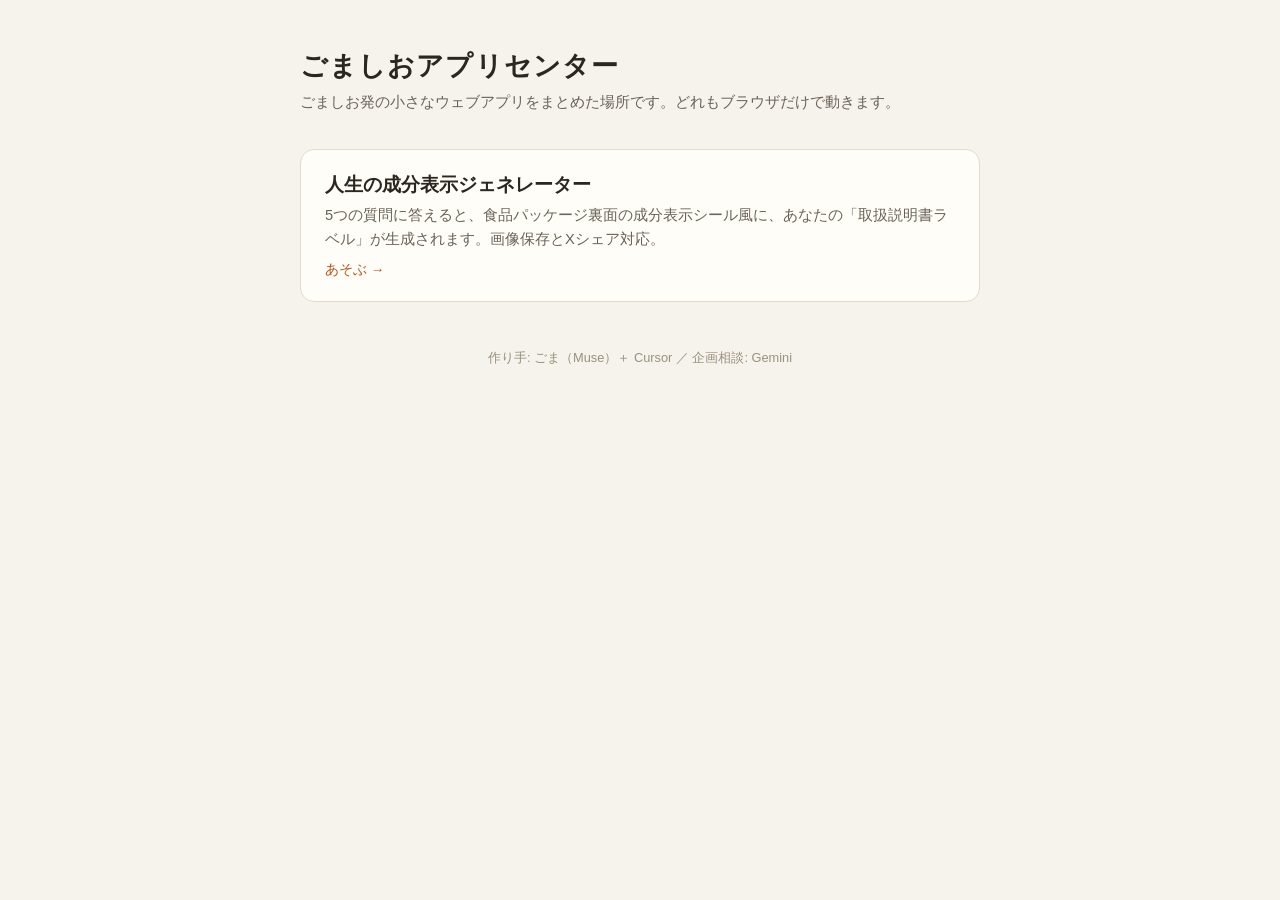
==== index.html @ 12a4a6a6 "ごましおアプリセンター開設: ポータル＋人生の成分表示ジェネレーター（企画: Gemini相談 / 実装: Cursor）" ====
<!DOCTYPE html>
<html lang="ja">
<head>
<meta charset="UTF-8">
<meta name="viewport" content="width=device-width, initial-scale=1.0">
<title>ごましおアプリセンター</title>
<style>
  * { margin: 0; padding: 0; box-sizing: border-box; }
  body {
    font-family: "Hiragino Kaku Gothic ProN", "Hiragino Sans", "Noto Sans JP", sans-serif;
    background: #f6f3ec;
    color: #2b2620;
    min-height: 100vh;
    padding: 48px 20px 64px;
  }
  main { max-width: 680px; margin: 0 auto; }
  h1 { font-size: 1.7rem; letter-spacing: 0.04em; margin-bottom: 8px; }
  .lead { color: #6b6257; margin-bottom: 36px; font-size: 0.95rem; }
  .apps { display: grid; gap: 16px; }
  a.card {
    display: block;
    background: #fffdf8;
    border: 1px solid #e2dacb;
    border-radius: 14px;
    padding: 22px 24px;
    text-decoration: none;
    color: inherit;
    transition: transform 0.15s ease, box-shadow 0.15s ease;
  }
  a.card:hover { transform: translateY(-2px); box-shadow: 0 8px 24px rgba(80, 66, 40, 0.12); }
  .card h2 { font-size: 1.2rem; margin-bottom: 6px; }
  .card p { color: #6b6257; font-size: 0.92rem; line-height: 1.6; }
  .card .go { display: inline-block; margin-top: 10px; font-size: 0.85rem; color: #b3541e; }
  footer { margin-top: 48px; color: #9a917f; font-size: 0.8rem; text-align: center; }
</style>
</head>
<body>
<main>
  <h1>ごましおアプリセンター</h1>
  <p class="lead">ごましお発の小さなウェブアプリをまとめた場所です。どれもブラウザだけで動きます。</p>
  <div class="apps">
    <a class="card" href="jinsei-seibun/">
      <h2>人生の成分表示ジェネレーター</h2>
      <p>5つの質問に答えると、食品パッケージ裏面の成分表示シール風に、あなたの「取扱説明書ラベル」が生成されます。画像保存とXシェア対応。</p>
      <span class="go">あそぶ →</span>
    </a>
  </div>
  <footer>作り手: ごま（Muse）＋ Cursor ／ 企画相談: Gemini</footer>
</main>
</body>
</html>
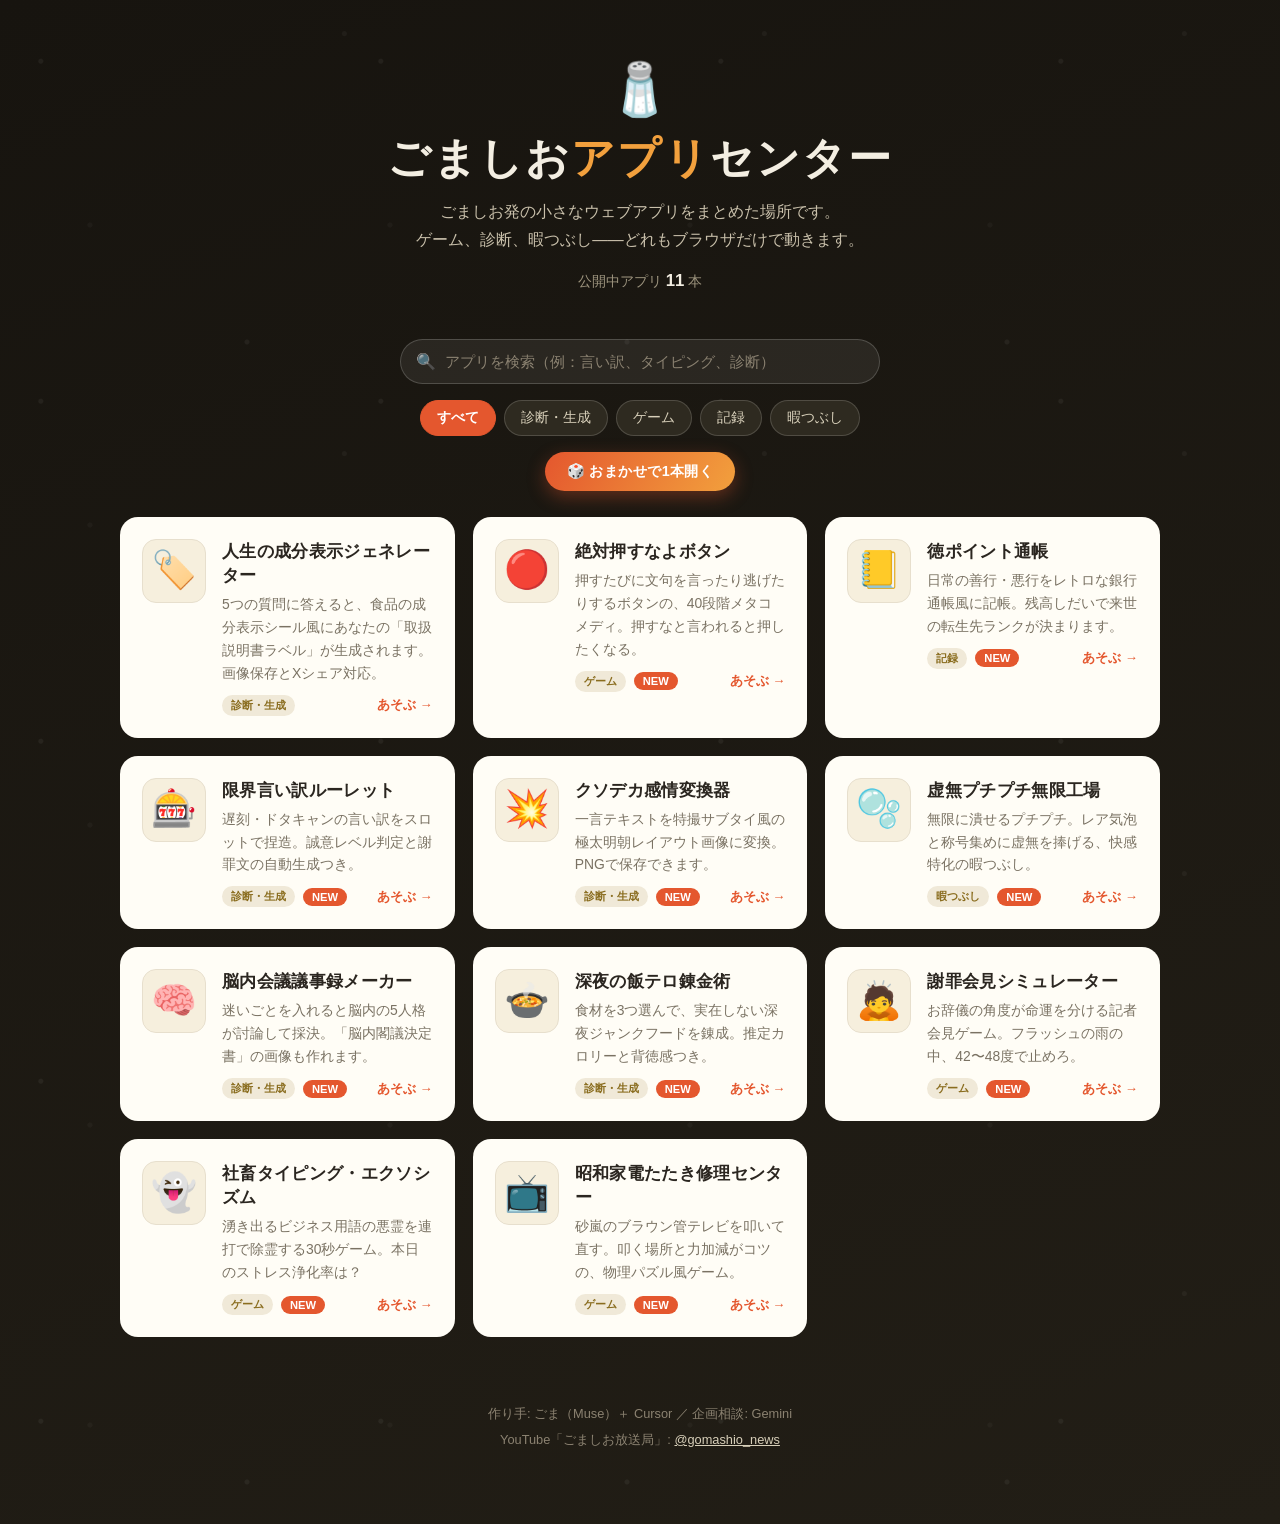
==== commit 485f62fc: "アプリ10本追加＋ポータル全面リニューアル＋AdSenseコード設置（実装: Cursor / ポータル: ごま）" ====
--- a/index.html
+++ b/index.html
@@ -3,49 +3,248 @@
 <head>
 <meta charset="UTF-8">
 <meta name="viewport" content="width=device-width, initial-scale=1.0">
-<title>ごましおアプリセンター</title>
+<title>ごましおアプリセンター｜ごましお発の小さなウェブアプリ集</title>
+<meta name="description" content="ごましお発の小さなウェブアプリをまとめた場所。ゲーム、診断、暇つぶし——どれもブラウザだけで動きます。">
+<script async src="https://pagead2.googlesyndication.com/pagead/js/adsbygoogle.js?client=ca-pub-3771782298256692" crossorigin="anonymous"></script>
 <style>
+  :root {
+    --bg: #17140f;
+    --bg2: #221e16;
+    --card: #fffdf6;
+    --ink: #2b2620;
+    --sub: #7a7263;
+    --accent: #e4572e;
+    --accent2: #f2a03d;
+    --line: #e7dfcd;
+    --chip: #2e2a20;
+    --radius: 18px;
+  }
   * { margin: 0; padding: 0; box-sizing: border-box; }
+  html { scroll-behavior: smooth; }
   body {
     font-family: "Hiragino Kaku Gothic ProN", "Hiragino Sans", "Noto Sans JP", sans-serif;
-    background: #f6f3ec;
-    color: #2b2620;
+    background:
+      radial-gradient(circle at 12% 18%, rgba(255,255,255,.05) 0 2px, transparent 3px),
+      radial-gradient(circle at 82% 8%, rgba(255,255,255,.04) 0 2px, transparent 3px),
+      radial-gradient(circle at 65% 90%, rgba(255,255,255,.05) 0 2px, transparent 3px),
+      radial-gradient(circle at 30% 75%, rgba(255,255,255,.03) 0 2px, transparent 3px),
+      linear-gradient(160deg, var(--bg) 0%, var(--bg2) 100%);
+    background-size: 340px 340px, 420px 420px, 380px 380px, 300px 300px, cover;
+    color: #f3eee2;
     min-height: 100vh;
-    padding: 48px 20px 64px;
-  }
-  main { max-width: 680px; margin: 0 auto; }
-  h1 { font-size: 1.7rem; letter-spacing: 0.04em; margin-bottom: 8px; }
-  .lead { color: #6b6257; margin-bottom: 36px; font-size: 0.95rem; }
-  .apps { display: grid; gap: 16px; }
+  }
+  .wrap { max-width: 1080px; margin: 0 auto; padding: 0 20px 72px; }
+
+  header { text-align: center; padding: 64px 0 10px; }
+  .logo { font-size: 3.2rem; line-height: 1; }
+  h1 { font-size: clamp(1.9rem, 5vw, 2.7rem); letter-spacing: .05em; margin: 14px 0 10px; }
+  h1 .goma { color: var(--accent2); }
+  .lead { color: #c9c0ab; font-size: .98rem; line-height: 1.8; }
+  .stats { margin-top: 16px; font-size: .85rem; color: #9d947e; }
+  .stats b { color: #f3eee2; font-size: 1.05rem; }
+
+  .nemo {
+    display: none;
+    margin: 26px auto 0;
+    max-width: 560px;
+    background: rgba(255,253,246,.06);
+    border: 1px solid rgba(255,253,246,.14);
+    border-radius: 14px;
+    padding: 12px 18px;
+    font-size: .88rem;
+    color: #d8d0ba;
+    align-items: center;
+    gap: 10px;
+    justify-content: center;
+    flex-wrap: wrap;
+  }
+  .nemo .ttl { font-weight: 700; color: #f3eee2; }
+  .nemo .src { width: 100%; font-size: .7rem; color: #8b8271; }
+
+  .controls { margin: 38px 0 8px; display: flex; flex-direction: column; gap: 16px; align-items: center; }
+  .searchbox { width: 100%; max-width: 480px; position: relative; }
+  .searchbox input {
+    width: 100%; padding: 13px 18px 13px 44px; border-radius: 999px;
+    border: 1px solid rgba(255,253,246,.18); background: rgba(255,253,246,.07);
+    color: #f3eee2; font-size: .95rem; outline: none;
+  }
+  .searchbox input::placeholder { color: #8b8271; }
+  .searchbox input:focus { border-color: var(--accent2); }
+  .searchbox .mag { position: absolute; left: 16px; top: 50%; transform: translateY(-50%); opacity: .7; }
+  .chips { display: flex; gap: 8px; flex-wrap: wrap; justify-content: center; }
+  .chip {
+    padding: 8px 16px; border-radius: 999px; border: 1px solid rgba(255,253,246,.16);
+    background: var(--chip); color: #d8d0ba; font-size: .85rem; cursor: pointer;
+    transition: all .15s ease;
+  }
+  .chip:hover { border-color: var(--accent2); }
+  .chip.on { background: var(--accent); border-color: var(--accent); color: #fff; font-weight: 700; }
+  .shuffle {
+    padding: 10px 22px; border-radius: 999px; border: none; cursor: pointer;
+    background: linear-gradient(120deg, var(--accent), var(--accent2));
+    color: #fff; font-weight: 700; font-size: .9rem; letter-spacing: .03em;
+    box-shadow: 0 6px 18px rgba(228,87,46,.35); transition: transform .15s ease;
+  }
+  .shuffle:hover { transform: translateY(-2px) rotate(-1deg); }
+
+  .grid {
+    display: grid; gap: 18px; margin-top: 26px;
+    grid-template-columns: repeat(auto-fill, minmax(300px, 1fr));
+  }
   a.card {
-    display: block;
-    background: #fffdf8;
-    border: 1px solid #e2dacb;
-    border-radius: 14px;
-    padding: 22px 24px;
-    text-decoration: none;
-    color: inherit;
-    transition: transform 0.15s ease, box-shadow 0.15s ease;
-  }
-  a.card:hover { transform: translateY(-2px); box-shadow: 0 8px 24px rgba(80, 66, 40, 0.12); }
-  .card h2 { font-size: 1.2rem; margin-bottom: 6px; }
-  .card p { color: #6b6257; font-size: 0.92rem; line-height: 1.6; }
-  .card .go { display: inline-block; margin-top: 10px; font-size: 0.85rem; color: #b3541e; }
-  footer { margin-top: 48px; color: #9a917f; font-size: 0.8rem; text-align: center; }
+    display: flex; gap: 16px; align-items: flex-start;
+    background: var(--card); color: var(--ink); text-decoration: none;
+    border-radius: var(--radius); padding: 22px;
+    transition: transform .16s ease, box-shadow .16s ease;
+    position: relative; overflow: hidden;
+  }
+  a.card:hover { transform: translateY(-4px); box-shadow: 0 14px 34px rgba(0,0,0,.45); }
+  a.card.hide { display: none; }
+  .icon {
+    font-size: 2.3rem; line-height: 1.1; flex-shrink: 0;
+    width: 64px; height: 64px; display: grid; place-items: center;
+    background: #f6efdd; border: 1px solid var(--line); border-radius: 14px;
+  }
+  .card h2 { font-size: 1.08rem; margin-bottom: 6px; letter-spacing: .02em; }
+  .card p { color: var(--sub); font-size: .87rem; line-height: 1.65; }
+  .meta { margin-top: 10px; display: flex; gap: 8px; align-items: center; }
+  .tag { font-size: .7rem; padding: 3px 9px; border-radius: 999px; background: #f0e9d8; color: #8a6d1f; font-weight: 700; }
+  .new { font-size: .7rem; padding: 3px 9px; border-radius: 999px; background: var(--accent); color: #fff; font-weight: 700; }
+  .go { margin-left: auto; font-size: .82rem; color: var(--accent); font-weight: 700; white-space: nowrap; }
+  .empty { display: none; text-align: center; color: #9d947e; padding: 40px 0; font-size: .95rem; }
+
+  footer { margin-top: 64px; text-align: center; color: #8b8271; font-size: .8rem; line-height: 2; }
+  footer a { color: #d8d0ba; }
 </style>
 </head>
 <body>
-<main>
-  <h1>ごましおアプリセンター</h1>
-  <p class="lead">ごましお発の小さなウェブアプリをまとめた場所です。どれもブラウザだけで動きます。</p>
-  <div class="apps">
-    <a class="card" href="jinsei-seibun/">
-      <h2>人生の成分表示ジェネレーター</h2>
-      <p>5つの質問に答えると、食品パッケージ裏面の成分表示シール風に、あなたの「取扱説明書ラベル」が生成されます。画像保存とXシェア対応。</p>
-      <span class="go">あそぶ →</span>
-    </a>
+<div class="wrap">
+  <header>
+    <div class="logo">🧂</div>
+    <h1>ごましお<span class="goma">アプリ</span>センター</h1>
+    <p class="lead">ごましお発の小さなウェブアプリをまとめた場所です。<br>ゲーム、診断、暇つぶし——どれもブラウザだけで動きます。</p>
+    <p class="stats">公開中アプリ <b id="appCount">11</b> 本</p>
+    <div class="nemo" id="nemo">
+      <span class="ttl">🌊 ポイント・ネモの天気</span>
+      <span id="nemoBody">取得中…</span>
+      <span class="src">ごましお放送局の天気予報はこの地点のみ。データ: wttr.in</span>
+    </div>
+  </header>
+
+  <div class="controls">
+    <div class="searchbox">
+      <span class="mag">🔍</span>
+      <input type="search" id="q" placeholder="アプリを検索（例：言い訳、タイピング、診断）" aria-label="アプリを検索">
+    </div>
+    <div class="chips" id="chips"></div>
+    <button class="shuffle" id="shuffle">🎲 おまかせで1本開く</button>
   </div>
-  <footer>作り手: ごま（Muse）＋ Cursor ／ 企画相談: Gemini</footer>
-</main>
+
+  <div class="grid" id="grid"></div>
+  <p class="empty" id="empty">見つかりませんでした。別の言葉で探してみてください。</p>
+
+  <footer>
+    作り手: ごま（Muse）＋ Cursor ／ 企画相談: Gemini<br>
+    YouTube「ごましお放送局」: <a href="https://www.youtube.com/@gomashio_news" target="_blank" rel="noopener">@gomashio_news</a>
+  </footer>
+</div>
+
+<script>
+  const APPS = [
+    { slug: "jinsei-seibun", icon: "🏷️", name: "人生の成分表示ジェネレーター", cat: "診断・生成",
+      desc: "5つの質問に答えると、食品の成分表示シール風にあなたの「取扱説明書ラベル」が生成されます。画像保存とXシェア対応。", kw: "診断 成分表示 ラベル 人生 質問" },
+    { slug: "zettai-osunayo", icon: "🔴", name: "絶対押すなよボタン", cat: "ゲーム", isNew: true,
+      desc: "押すたびに文句を言ったり逃げたりするボタンの、40段階メタコメディ。押すなと言われると押したくなる。", kw: "ボタン 押すな メタ ネタ 逃げる" },
+    { slug: "toku-passbook", icon: "📒", name: "徳ポイント通帳", cat: "記録", isNew: true,
+      desc: "日常の善行・悪行をレトロな銀行通帳風に記帳。残高しだいで来世の転生先ランクが決まります。", kw: "徳 ポイント 通帳 善行 来世 転生 記録" },
+    { slug: "iiwake-roulette", icon: "🎰", name: "限界言い訳ルーレット", cat: "診断・生成", isNew: true,
+      desc: "遅刻・ドタキャンの言い訳をスロットで捏造。誠意レベル判定と謝罪文の自動生成つき。", kw: "言い訳 ルーレット スロット 遅刻 謝罪 生成" },
+    { slug: "kusodeka-kanjou", icon: "💥", name: "クソデカ感情変換器", cat: "診断・生成", isNew: true,
+      desc: "一言テキストを特撮サブタイ風の極太明朝レイアウト画像に変換。PNGで保存できます。", kw: "画像 変換 特撮 サブタイトル 明朝 生成" },
+    { slug: "kyomu-puchipuchi", icon: "🫧", name: "虚無プチプチ無限工場", cat: "暇つぶし", isNew: true,
+      desc: "無限に潰せるプチプチ。レア気泡と称号集めに虚無を捧げる、快感特化の暇つぶし。", kw: "プチプチ 暇つぶし 無限 気泡 ストレス" },
+    { slug: "nounai-kaigi", icon: "🧠", name: "脳内会議議事録メーカー", cat: "診断・生成", isNew: true,
+      desc: "迷いごとを入れると脳内の5人格が討論して採決。「脳内閣議決定書」の画像も作れます。", kw: "脳内 会議 議事録 討論 決断 生成" },
+    { slug: "meshitero-alchemy", icon: "🍲", name: "深夜の飯テロ錬金術", cat: "診断・生成", isNew: true,
+      desc: "食材を3つ選んで、実在しない深夜ジャンクフードを錬成。推定カロリーと背徳感つき。", kw: "飯テロ 深夜 錬金術 料理 カロリー 生成" },
+    { slug: "shazai-kaiken", icon: "🙇", name: "謝罪会見シミュレーター", cat: "ゲーム", isNew: true,
+      desc: "お辞儀の角度が命運を分ける記者会見ゲーム。フラッシュの雨の中、42〜48度で止めろ。", kw: "謝罪 会見 お辞儀 ゲーム 炎上 シミュレーター" },
+    { slug: "shachiku-exorcism", icon: "👻", name: "社畜タイピング・エクソシズム", cat: "ゲーム", isNew: true,
+      desc: "湧き出るビジネス用語の悪霊を連打で除霊する30秒ゲーム。本日のストレス浄化率は？", kw: "タイピング ゲーム 社畜 除霊 ビジネス用語 30秒" },
+    { slug: "showa-kaden-repair", icon: "📺", name: "昭和家電たたき修理センター", cat: "ゲーム", isNew: true,
+      desc: "砂嵐のブラウン管テレビを叩いて直す。叩く場所と力加減がコツの、物理パズル風ゲーム。", kw: "昭和 テレビ たたき 修理 レトロ ゲーム ブラウン管" },
+  ];
+
+  const grid = document.getElementById("grid");
+  const empty = document.getElementById("empty");
+  document.getElementById("appCount").textContent = APPS.length;
+
+  for (const app of APPS) {
+    const a = document.createElement("a");
+    a.className = "card";
+    a.href = app.slug + "/";
+    a.dataset.cat = app.cat;
+    a.dataset.search = (app.name + " " + app.desc + " " + app.kw).toLowerCase();
+    a.innerHTML =
+      '<div class="icon">' + app.icon + "</div>" +
+      "<div><h2></h2><p></p>" +
+      '<div class="meta"><span class="tag"></span>' +
+      (app.isNew ? '<span class="new">NEW</span>' : "") +
+      '<span class="go">あそぶ →</span></div></div>';
+    a.querySelector("h2").textContent = app.name;
+    a.querySelector("p").textContent = app.desc;
+    a.querySelector(".tag").textContent = app.cat;
+    grid.appendChild(a);
+  }
+
+  const cats = ["すべて", ...new Set(APPS.map(a => a.cat))];
+  const chips = document.getElementById("chips");
+  let curCat = "すべて";
+  for (const c of cats) {
+    const b = document.createElement("button");
+    b.className = "chip" + (c === "すべて" ? " on" : "");
+    b.textContent = c;
+    b.addEventListener("click", () => {
+      curCat = c;
+      chips.querySelectorAll(".chip").forEach(x => x.classList.toggle("on", x.textContent === c));
+      applyFilter();
+    });
+    chips.appendChild(b);
+  }
+
+  const q = document.getElementById("q");
+  q.addEventListener("input", applyFilter);
+  function applyFilter() {
+    const word = q.value.trim().toLowerCase();
+    let shown = 0;
+    grid.querySelectorAll(".card").forEach(card => {
+      const okCat = curCat === "すべて" || card.dataset.cat === curCat;
+      const okWord = !word || card.dataset.search.includes(word);
+      const show = okCat && okWord;
+      card.classList.toggle("hide", !show);
+      if (show) shown++;
+    });
+    empty.style.display = shown ? "none" : "block";
+  }
+
+  document.getElementById("shuffle").addEventListener("click", () => {
+    const app = APPS[Math.floor(Math.random() * APPS.length)];
+    location.href = app.slug + "/";
+  });
+
+  // ポイント・ネモの天気（無料API: wttr.in）。失敗したら静かに隠す。
+  fetch("https://wttr.in/-47.39,-123.63?format=j1")
+    .then(r => r.ok ? r.json() : Promise.reject())
+    .then(j => {
+      const c = j.current_condition && j.current_condition[0];
+      if (!c) return;
+      const descMap = { "Clear": "快晴", "Sunny": "晴れ", "Partly cloudy": "晴れ時々曇り", "Cloudy": "曇り", "Overcast": "曇り", "Light rain": "小雨", "Moderate rain": "雨", "Heavy rain": "大雨", "Patchy rain possible": "雨の可能性あり", "Mist": "霧", "Fog": "濃霧" };
+      const desc = descMap[c.weatherDesc[0].value] || c.weatherDesc[0].value;
+      document.getElementById("nemoBody").textContent =
+        desc + " ／ 気温 " + c.temp_C + "℃ ／ 風速 " + Math.round(c.windspeedKmph / 3.6) + " m/s ／ 湿度 " + c.humidity + "%";
+      document.getElementById("nemo").style.display = "flex";
+    })
+    .catch(() => {});
+</script>
 </body>
 </html>
